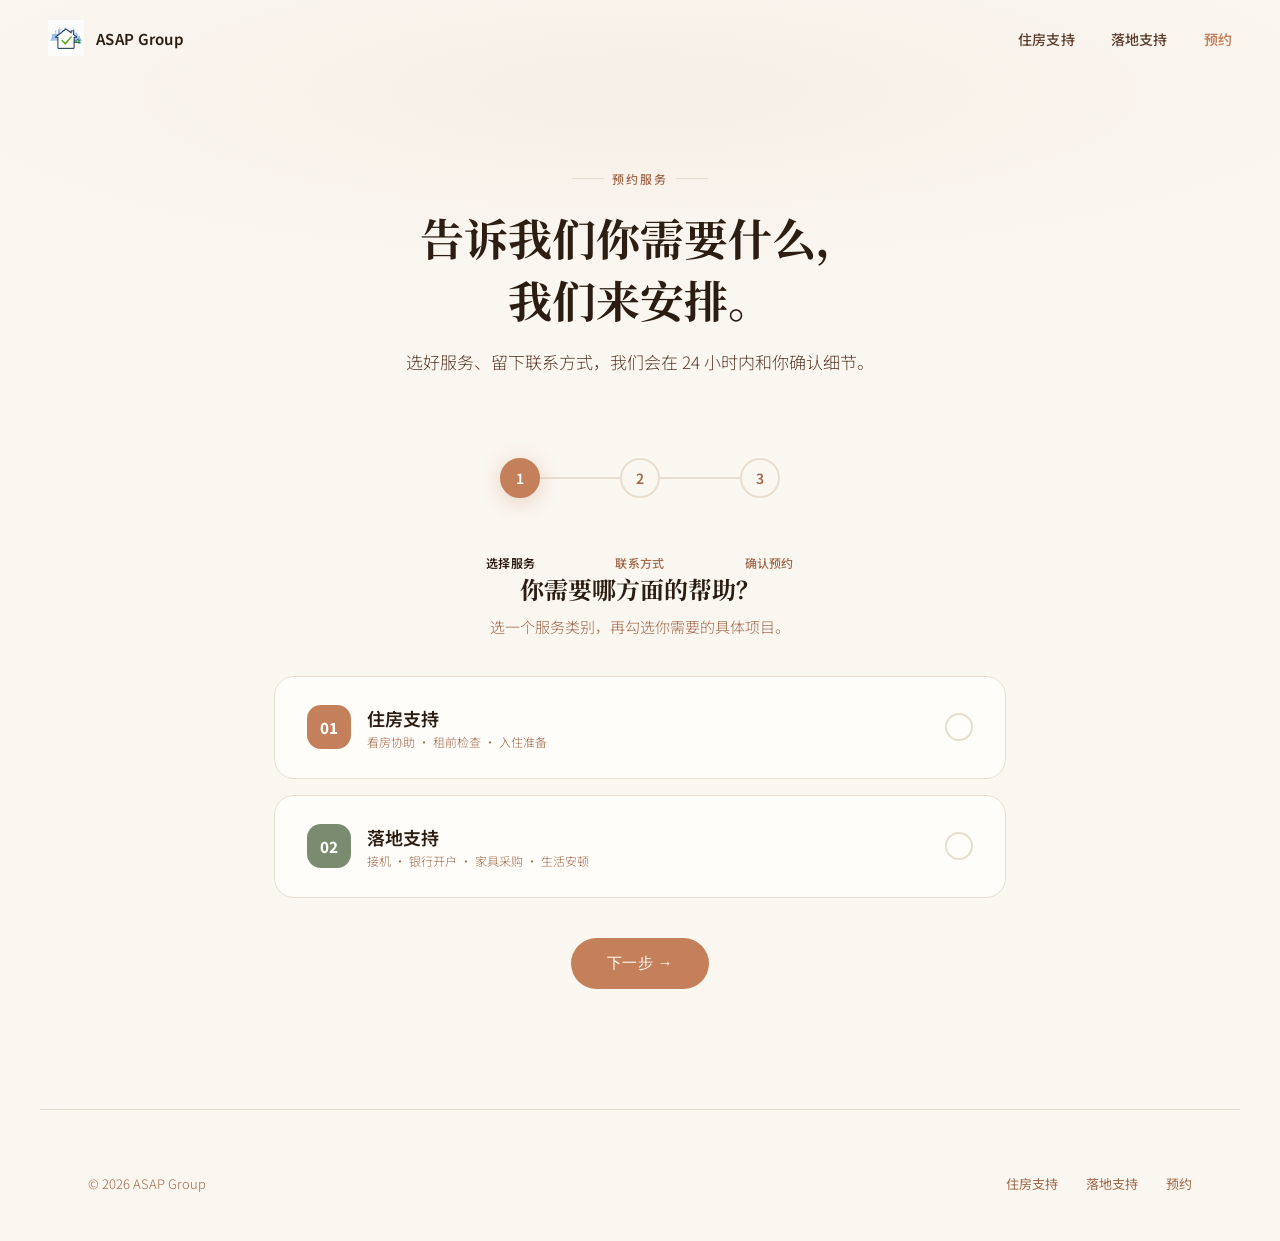
==== book/index.html @ 50b9d177 "Add book/ page, update all booking routes - Create book/index.html + book/style.css (wizard booking " ====
<!doctype html>
<html lang="zh-CN">
<head>
<meta charset="UTF-8" />
<meta name="viewport" content="width=device-width, initial-scale=1.0"/>
<title>预约 · ASAP Group</title>

<link rel="preconnect" href="https://fonts.googleapis.com">
<link href="https://fonts.googleapis.com/css2?family=Playfair+Display:ital,wght@0,400;0,700;1,400&family=Noto+Serif+SC:wght@400;600;700&family=Noto+Sans+SC:wght@300;400;500;600&display=swap" rel="stylesheet">
<link rel="stylesheet" href="./style.css">
</head>

<body>

<!-- NAV -->
<nav class="nav" id="nav">
  <a href="../index.html" class="nav-logo">
    <img src="../assets/images/44bc39668252b828650b6368b4c9a0e.png" alt="Logo">
    <div class="nav-logo-text">ASAP Group</div>
  </a>
  <ul class="nav-links">
    <li><a href="../rent/index.html">住房支持</a></li>
    <li><a href="../landing/index.html">落地支持</a></li>
    <li><a href="../book/index.html" class="is-active">预约</a></li>
  </ul>
  <button class="nav-hamburger" id="hamburger" aria-label="Menu">
    <span></span><span></span><span></span>
  </button>
</nav>

<div class="mobile-menu" id="mobileMenu">
  <a href="../rent/index.html">住房支持</a>
  <a href="../landing/index.html">落地支持</a>
  <a href="../book/index.html">预约</a>
</div>


<!-- HERO -->
<section class="book-hero">
  <div class="book-eyebrow">预约服务</div>
  <h1 class="book-title">告诉我们你需要什么，<br>我们来安排。</h1>
  <p class="book-desc">选好服务、留下联系方式，我们会在 24 小时内和你确认细节。</p>
</section>


<!-- WIZARD -->
<div class="wizard" id="wizard">

  <!-- Progress -->
  <div class="wizard-progress">
    <div class="wizard-step-indicator">
      <div class="wiz-dot active" data-step="0">1</div>
      <div class="wiz-line"></div>
      <div class="wiz-dot" data-step="1">2</div>
      <div class="wiz-line"></div>
      <div class="wiz-dot" data-step="2">3</div>
    </div>
  </div>
  <div class="wiz-labels">
    <div class="wiz-label active">选择服务</div>
    <div class="wiz-label">联系方式</div>
    <div class="wiz-label">确认预约</div>
  </div>

  <!-- Step 1: Select Service -->
  <div class="wizard-panel active" data-panel="0">
    <div class="panel-title">你需要哪方面的帮助？</div>
    <div class="panel-desc">选一个服务类别，再勾选你需要的具体项目。</div>

    <div class="svc-options">

      <div class="svc-option" data-svc="housing">
        <div class="svc-option-header">
          <div class="svc-option-left">
            <div class="svc-option-num">01</div>
            <div>
              <div class="svc-option-name">住房支持</div>
              <div class="svc-option-tag">看房协助 · 租前检查 · 入住准备</div>
            </div>
          </div>
          <div class="svc-check"><div class="svc-check-inner"></div></div>
        </div>
        <div class="svc-subitems">
          <div class="svc-subitems-inner">
            <div class="sub-chip" data-sub="看房陪同">看房陪同</div>
            <div class="sub-chip" data-sub="租前检查">租前检查</div>
            <div class="sub-chip" data-sub="入住前检查">入住前检查</div>
            <div class="sub-chip" data-sub="远程看房意见">远程看房意见</div>
          </div>
        </div>
      </div>

      <div class="svc-option" data-svc="landing">
        <div class="svc-option-header">
          <div class="svc-option-left">
            <div class="svc-option-num">02</div>
            <div>
              <div class="svc-option-name">落地支持</div>
              <div class="svc-option-tag">接机 · 银行开户 · 家具采购 · 生活安顿</div>
            </div>
          </div>
          <div class="svc-check"><div class="svc-check-inner"></div></div>
        </div>
        <div class="svc-subitems">
          <div class="svc-subitems-inner">
            <div class="sub-chip" data-sub="机场接送">机场接送</div>
            <div class="sub-chip" data-sub="电话卡办理">电话卡办理</div>
            <div class="sub-chip" data-sub="银行开户">银行开户</div>
            <div class="sub-chip" data-sub="家具采购">家具采购</div>
            <div class="sub-chip" data-sub="日用品采购">日用品采购</div>
            <div class="sub-chip" data-sub="Myki交通卡">Myki交通卡</div>
            <div class="sub-chip" data-sub="WiFi安装">WiFi安装</div>
            <div class="sub-chip" data-sub="周边熟悉">周边熟悉</div>
          </div>
        </div>
      </div>

    </div>

    <div class="wizard-nav">
      <button class="btn-primary" id="toStep2">下一步 →</button>
    </div>
  </div>

  <!-- Step 2: Contact Info -->
  <div class="wizard-panel" data-panel="1">
    <div class="panel-title">怎么联系你？</div>
    <div class="panel-desc">留下联系方式和基本情况，我们会尽快和你确认。</div>

    <div class="form-fields">
      <div class="field-row">
        <div class="field-group">
          <label>姓名 <span class="req">*</span></label>
          <input type="text" id="fName" placeholder="你的名字">
        </div>
        <div class="field-group">
          <label>联系方式 <span class="req">*</span></label>
          <input type="text" id="fContact" placeholder="微信号 / 手机号">
        </div>
      </div>

      <div class="field-group">
        <label>大概到达日期</label>
        <input type="date" id="fDate">
      </div>

      <div class="field-group">
        <label>补充说明</label>
        <textarea id="fNote" placeholder="简单说一下你的情况，比如几个人、住哪个区、有什么特别需要的..."></textarea>
      </div>
    </div>

    <div class="wizard-nav">
      <button class="btn-ghost" id="backStep1">← 上一步</button>
      <button class="btn-primary" id="toStep3">下一步 →</button>
    </div>
  </div>

  <!-- Step 3: Confirm -->
  <div class="wizard-panel" data-panel="2">
    <div class="panel-title">确认一下</div>
    <div class="panel-desc">看看信息对不对，确认后我们就开始安排。</div>

    <div class="confirm-card">
      <div class="confirm-section">
        <div class="confirm-label">服务类别</div>
        <div class="confirm-value" id="cfService">--</div>
        <div class="confirm-chips" id="cfItems"></div>
      </div>
      <div class="confirm-section">
        <div class="confirm-label">联系信息</div>
        <div class="confirm-value" id="cfContact">--</div>
      </div>
      <div class="confirm-section">
        <div class="confirm-label">到达日期</div>
        <div class="confirm-value" id="cfDate">--</div>
      </div>
      <div class="confirm-section">
        <div class="confirm-label">补充说明</div>
        <div class="confirm-value" id="cfNote">--</div>
      </div>
    </div>

    <div class="wizard-nav">
      <button class="btn-ghost" id="backStep2">← 上一步</button>
      <button class="btn-primary" id="submitBtn">确认预约 →</button>
    </div>
  </div>

  <!-- Success -->
  <div class="success-view" id="successView">
    <div class="success-icon">
      <svg viewBox="0 0 24 24" fill="none" stroke="#fff" stroke-width="2.5" stroke-linecap="round" stroke-linejoin="round">
        <polyline points="20 6 9 17 4 12"></polyline>
      </svg>
    </div>
    <h2 class="success-title">预约已提交</h2>
    <p class="success-desc">我们会在 24 小时内通过你留的联系方式和你确认具体安排。先放松一下吧。</p>
    <div style="margin-top: 32px;">
      <a href="../index.html" class="btn-ghost">← 回到首页</a>
    </div>
  </div>

</div>


<!-- FOOTER -->
<footer class="footer">
  <div class="footer-left">© 2026 ASAP Group</div>
  <div class="footer-right">
    <a href="../rent/index.html">住房支持</a>
    <a href="../landing/index.html">落地支持</a>
    <a href="../book/index.html">预约</a>
  </div>
</footer>


<script>
// ===== NAV =====
const nav = document.getElementById('nav');
window.addEventListener('scroll', () => {
  nav.classList.toggle('scrolled', window.scrollY > 60);
});

const hamburger = document.getElementById('hamburger');
const mobileMenu = document.getElementById('mobileMenu');
hamburger.addEventListener('click', () => {
  hamburger.classList.toggle('open');
  mobileMenu.classList.toggle('open');
  document.body.style.overflow = mobileMenu.classList.contains('open') ? 'hidden' : '';
});
mobileMenu.querySelectorAll('a').forEach(link => {
  link.addEventListener('click', () => {
    hamburger.classList.remove('open');
    mobileMenu.classList.remove('open');
    document.body.style.overflow = '';
  });
});


// ===== WIZARD STATE =====
let currentStep = 0;
let selectedSvc = null;
let selectedSubs = [];

const dots = document.querySelectorAll('.wiz-dot');
const lines = document.querySelectorAll('.wiz-line');
const labels = document.querySelectorAll('.wiz-label');
const panels = document.querySelectorAll('.wizard-panel');

function goToStep(step) {
  currentStep = step;

  dots.forEach((d, i) => {
    d.classList.remove('active', 'done');
    if (i < step) d.classList.add('done');
    if (i === step) d.classList.add('active');
  });
  lines.forEach((l, i) => {
    l.classList.toggle('done', i < step);
  });
  labels.forEach((l, i) => {
    l.classList.remove('active');
    if (i === step) l.classList.add('active');
  });

  panels.forEach((p, i) => {
    p.classList.remove('active');
    if (i === step) p.classList.add('active');
  });
}


// ===== STEP 1: SERVICE SELECT =====
const svcOptions = document.querySelectorAll('.svc-option');

svcOptions.forEach(opt => {
  opt.addEventListener('click', (e) => {
    if (e.target.classList.contains('sub-chip')) return;

    const svc = opt.dataset.svc;

    svcOptions.forEach(o => {
      if (o !== opt) o.classList.remove('selected');
    });

    opt.classList.toggle('selected');

    if (opt.classList.contains('selected')) {
      selectedSvc = svc;
    } else {
      selectedSvc = null;
    }

    selectedSubs = [];
    document.querySelectorAll('.sub-chip').forEach(c => c.classList.remove('picked'));
  });
});

document.querySelectorAll('.sub-chip').forEach(chip => {
  chip.addEventListener('click', () => {
    chip.classList.toggle('picked');
    const sub = chip.dataset.sub;
    if (chip.classList.contains('picked')) {
      if (!selectedSubs.includes(sub)) selectedSubs.push(sub);
    } else {
      selectedSubs = selectedSubs.filter(s => s !== sub);
    }
  });
});


// ===== NAVIGATION =====
document.getElementById('toStep2').addEventListener('click', () => {
  if (!selectedSvc) {
    alert('请先选择一个服务类别');
    return;
  }
  goToStep(1);
  window.scrollTo({ top: 0, behavior: 'smooth' });
});

document.getElementById('backStep1').addEventListener('click', () => {
  goToStep(0);
});

document.getElementById('toStep3').addEventListener('click', () => {
  const name = document.getElementById('fName').value.trim();
  const contact = document.getElementById('fContact').value.trim();

  if (!name || !contact) {
    alert('请填写姓名和联系方式');
    return;
  }

  const svcNames = { housing: '住房支持', landing: '落地支持' };
  document.getElementById('cfService').textContent = svcNames[selectedSvc] || '--';

  const cfItems = document.getElementById('cfItems');
  cfItems.innerHTML = '';
  if (selectedSubs.length > 0) {
    selectedSubs.forEach(s => {
      const sp = document.createElement('span');
      sp.textContent = s;
      cfItems.appendChild(sp);
    });
  }

  document.getElementById('cfContact').textContent = name + '  ·  ' + contact;

  const dateVal = document.getElementById('fDate').value;
  document.getElementById('cfDate').textContent = dateVal || '暂未确定';

  const noteVal = document.getElementById('fNote').value.trim();
  document.getElementById('cfNote').textContent = noteVal || '无';

  goToStep(2);
  window.scrollTo({ top: 0, behavior: 'smooth' });
});

document.getElementById('backStep2').addEventListener('click', () => {
  goToStep(1);
});

document.getElementById('submitBtn').addEventListener('click', () => {
  document.querySelectorAll('.wizard-progress, .wiz-labels, .wizard-panel').forEach(el => {
    el.style.display = 'none';
  });
  document.getElementById('successView').classList.add('show');
  window.scrollTo({ top: 0, behavior: 'smooth' });
});
</script>

</body>
</html>
---- book/style.css ----
:root {
  --cream:     #FAF6F0;
  --warm:      #F3EBE0;
  --sand:      #E8DED0;
  --terracotta:#C4805A;
  --clay:      #A0694B;
  --bark:      #5C3D2E;
  --ink:       #2B1D12;
  --olive:     #7A8B6F;
  --sage:      #B5C4A8;
  --gold:      #D4A853;
  --blush:     #E8C4B0;
  --white:     #FFFDF9;
}

* { margin:0; padding:0; box-sizing:border-box; }
html { scroll-behavior: smooth; font-size: 16px; }

body {
  background: var(--cream);
  color: var(--ink);
  font-family: 'Noto Sans SC', sans-serif;
  font-weight: 400;
  overflow-x: hidden;
  -webkit-font-smoothing: antialiased;
}

/* ===== NAV ===== */
.nav {
  position: fixed; top: 0; left: 0; right: 0;
  z-index: 100;
  padding: 20px 48px;
  display: flex;
  align-items: center;
  justify-content: space-between;
  transition: background .4s, backdrop-filter .4s;
}
.nav.scrolled {
  background: rgba(250,246,240,.85);
  backdrop-filter: blur(20px);
  -webkit-backdrop-filter: blur(20px);
}
.nav-logo {
  display: flex; align-items: center; gap: 12px;
  text-decoration: none; color: var(--ink);
}
.nav-logo img {
  height: 36px; width: auto; object-fit: contain;
}
.nav-logo-text { font-weight: 600; font-size: 15px; letter-spacing: .3px; }
.nav-links { display: flex; gap: 36px; list-style: none; }
.nav-links a {
  text-decoration: none; color: var(--bark);
  font-size: 14px; font-weight: 500;
  letter-spacing: .2px; transition: color .3s;
}
.nav-links a:hover { color: var(--terracotta); }
.nav-links a.is-active { color: var(--terracotta); font-weight: 600; }

.nav-hamburger {
  display: none; background: none; border: none;
  cursor: pointer; width: 32px; height: 32px;
  position: relative; z-index: 110;
}
.nav-hamburger span {
  display: block; width: 22px; height: 2px;
  background: var(--ink); border-radius: 2px;
  position: absolute; left: 5px; transition: all .3s;
}
.nav-hamburger span:nth-child(1) { top: 8px; }
.nav-hamburger span:nth-child(2) { top: 15px; }
.nav-hamburger span:nth-child(3) { top: 22px; }
.nav-hamburger.open span:nth-child(1) { top: 15px; transform: rotate(45deg); }
.nav-hamburger.open span:nth-child(2) { opacity: 0; }
.nav-hamburger.open span:nth-child(3) { top: 15px; transform: rotate(-45deg); }

.mobile-menu {
  display: none; position: fixed; inset: 0;
  background: rgba(250,246,240,.97);
  backdrop-filter: blur(24px);
  z-index: 99;
  flex-direction: column; align-items: center;
  justify-content: center; gap: 32px;
}
.mobile-menu.open { display: flex; }
.mobile-menu a {
  text-decoration: none; color: var(--ink);
  font-size: 20px; font-weight: 600; transition: color .3s;
}
.mobile-menu a:hover { color: var(--terracotta); }

/* ===== BUTTONS ===== */
.btn-primary {
  display: inline-block; padding: 16px 36px;
  background: var(--terracotta); color: var(--white);
  text-decoration: none; font-size: 15px; font-weight: 500;
  border-radius: 60px; transition: all .3s; letter-spacing: .3px;
  border: none; cursor: pointer;
}
.btn-primary:hover {
  background: var(--clay); transform: translateY(-2px);
  box-shadow: 0 12px 32px rgba(196,128,90,.25);
}
.btn-ghost {
  display: inline-block; padding: 16px 32px;
  color: var(--bark); text-decoration: none;
  font-size: 15px; font-weight: 500;
  border: 1.5px solid var(--sand); border-radius: 60px;
  transition: all .3s; background: none; cursor: pointer;
}
.btn-ghost:hover {
  border-color: var(--terracotta); color: var(--terracotta);
}

/* ===== HERO ===== */
.book-hero {
  padding: 160px 48px 80px;
  text-align: center;
  position: relative;
}
.book-hero::before {
  content: '';
  position: absolute; inset: 0;
  background: radial-gradient(ellipse 60% 40% at 50% 20%, rgba(196,128,90,.06), transparent);
  pointer-events: none;
}
.book-eyebrow {
  display: inline-flex; align-items: center; gap: 8px;
  font-size: 12px; font-weight: 500;
  letter-spacing: 2px; text-transform: uppercase;
  color: var(--clay); margin-bottom: 20px;
}
.book-eyebrow::before,
.book-eyebrow::after {
  content: ''; width: 32px; height: 1px;
  background: var(--sand);
}
.book-title {
  font-family: 'Noto Serif SC', 'Playfair Display', serif;
  font-size: clamp(28px, 4vw, 44px);
  font-weight: 700;
  line-height: 1.4;
  margin-bottom: 16px;
}
.book-desc {
  font-size: 17px; line-height: 1.9;
  color: var(--bark); font-weight: 300;
  max-width: 540px; margin: 0 auto;
}

/* ===== STEP WIZARD ===== */
.wizard {
  max-width: 780px;
  margin: 0 auto 120px;
  padding: 0 24px;
}

.wizard-progress {
  display: flex; align-items: center;
  justify-content: center;
  gap: 0; margin-bottom: 56px;
}
.wizard-step-indicator {
  display: flex; align-items: center; gap: 0;
}
.wiz-dot {
  width: 40px; height: 40px; border-radius: 50%;
  display: flex; align-items: center; justify-content: center;
  font-size: 14px; font-weight: 600;
  border: 2px solid var(--sand);
  color: var(--clay); background: var(--cream);
  transition: all .4s ease;
  position: relative; z-index: 1;
}
.wiz-dot.active {
  background: var(--terracotta); color: var(--white);
  border-color: var(--terracotta);
  box-shadow: 0 4px 20px rgba(196,128,90,.3);
}
.wiz-dot.done {
  background: var(--olive); color: var(--white);
  border-color: var(--olive);
}
.wiz-line {
  width: 80px; height: 2px;
  background: var(--sand);
  transition: background .4s ease;
}
.wiz-line.done { background: var(--olive); }

.wiz-labels {
  display: flex; justify-content: center;
  gap: 80px; margin-top: 12px;
}
.wiz-label {
  font-size: 12px; font-weight: 500;
  color: var(--clay); text-align: center;
  letter-spacing: .3px;
  transition: color .3s;
}
.wiz-label.active { color: var(--ink); font-weight: 600; }

/* panels */
.wizard-panel {
  display: none;
  animation: fadeUp .5s ease forwards;
}
.wizard-panel.active { display: block; }

@keyframes fadeUp {
  from { opacity: 0; transform: translateY(16px); }
  to   { opacity: 1; transform: translateY(0); }
}

.panel-title {
  font-family: 'Noto Serif SC', serif;
  font-size: 24px; font-weight: 700;
  margin-bottom: 8px; text-align: center;
}
.panel-desc {
  font-size: 15px; color: var(--clay);
  text-align: center; margin-bottom: 36px;
  font-weight: 300; line-height: 1.7;
}

/* ===== STEP 1: SERVICE SELECT ===== */
.svc-options {
  display: flex; flex-direction: column;
  gap: 16px;
}

.svc-option {
  background: var(--white);
  border: 1.5px solid var(--sand);
  border-radius: 20px;
  padding: 28px 32px;
  cursor: pointer;
  transition: all .3s ease;
  position: relative;
}
.svc-option:hover {
  border-color: var(--blush);
  box-shadow: 0 8px 32px rgba(196,128,90,.08);
}
.svc-option.selected {
  border-color: var(--terracotta);
  box-shadow: 0 8px 32px rgba(196,128,90,.12);
}

.svc-option-header {
  display: flex; align-items: center;
  justify-content: space-between;
}
.svc-option-left {
  display: flex; align-items: center; gap: 16px;
}
.svc-option-num {
  width: 44px; height: 44px;
  border-radius: 14px;
  display: flex; align-items: center; justify-content: center;
  font-size: 15px; font-weight: 800; color: #fff;
}
.svc-option:nth-child(1) .svc-option-num { background: var(--terracotta); }
.svc-option:nth-child(2) .svc-option-num { background: var(--olive); }

.svc-option-name {
  font-size: 18px; font-weight: 600;
}
.svc-option-tag {
  font-size: 12px; color: var(--clay);
  font-weight: 300; margin-top: 2px;
}

.svc-check {
  width: 28px; height: 28px; border-radius: 50%;
  border: 2px solid var(--sand);
  display: flex; align-items: center; justify-content: center;
  transition: all .3s;
  flex-shrink: 0;
}
.svc-option.selected .svc-check {
  background: var(--terracotta);
  border-color: var(--terracotta);
}
.svc-check-inner {
  width: 10px; height: 10px;
  border-radius: 50%;
  background: var(--white);
  opacity: 0;
  transition: opacity .3s;
}
.svc-option.selected .svc-check-inner { opacity: 1; }

/* sub items */
.svc-subitems {
  max-height: 0; overflow: hidden;
  transition: max-height .4s ease, margin .3s ease;
  margin-top: 0;
}
.svc-option.selected .svc-subitems {
  max-height: 500px;
  margin-top: 20px;
}
.svc-subitems-inner {
  display: flex; flex-wrap: wrap; gap: 10px;
  padding-top: 20px;
  border-top: 1px solid var(--sand);
}

.sub-chip {
  padding: 8px 18px;
  border-radius: 999px;
  border: 1.5px solid var(--sand);
  font-size: 13px; font-weight: 400;
  color: var(--bark); background: var(--cream);
  cursor: pointer; transition: all .25s;
  user-select: none;
}
.sub-chip:hover {
  border-color: var(--blush);
}
.sub-chip.picked {
  background: var(--terracotta);
  color: var(--white);
  border-color: var(--terracotta);
}

/* ===== STEP 2: CONTACT INFO ===== */
.form-fields {
  display: flex; flex-direction: column;
  gap: 20px; max-width: 520px;
  margin: 0 auto;
}

.field-group {
  display: flex; flex-direction: column; gap: 6px;
}

.field-group label {
  font-size: 13px; font-weight: 500;
  color: var(--bark); letter-spacing: .2px;
}
.field-group label .req {
  color: var(--terracotta); margin-left: 2px;
}

.field-group input,
.field-group textarea,
.field-group select {
  padding: 14px 18px;
  border: 1.5px solid var(--sand);
  border-radius: 14px;
  background: var(--white);
  font-size: 15px;
  font-family: 'Noto Sans SC', sans-serif;
  color: var(--ink);
  transition: border-color .3s;
  outline: none;
}
.field-group input:focus,
.field-group textarea:focus,
.field-group select:focus {
  border-color: var(--terracotta);
}

.field-group textarea {
  resize: vertical; min-height: 100px;
}

.field-row {
  display: grid; grid-template-columns: 1fr 1fr;
  gap: 16px;
}

/* ===== STEP 3: CONFIRM ===== */
.confirm-card {
  background: var(--white);
  border-radius: 24px;
  padding: 40px;
  box-shadow: 0 16px 60px rgba(43,29,18,.05);
}

.confirm-section {
  margin-bottom: 24px;
  padding-bottom: 24px;
  border-bottom: 1px solid var(--sand);
}
.confirm-section:last-child {
  margin-bottom: 0; padding-bottom: 0;
  border-bottom: none;
}

.confirm-label {
  font-size: 12px; font-weight: 600;
  color: var(--clay); letter-spacing: .5px;
  text-transform: uppercase; margin-bottom: 8px;
}

.confirm-value {
  font-size: 16px; font-weight: 500;
  line-height: 1.6;
}

.confirm-chips {
  display: flex; flex-wrap: wrap; gap: 8px;
  margin-top: 8px;
}
.confirm-chips span {
  padding: 6px 14px; border-radius: 999px;
  background: var(--warm); font-size: 13px;
  color: var(--bark);
}

/* nav buttons */
.wizard-nav {
  display: flex; justify-content: center;
  gap: 16px; margin-top: 40px;
}

/* success */
.success-view {
  text-align: center;
  padding: 60px 0;
  display: none;
}
.success-view.show { display: block; }

.success-icon {
  width: 80px; height: 80px;
  border-radius: 50%;
  background: var(--olive);
  display: flex; align-items: center; justify-content: center;
  margin: 0 auto 24px;
  animation: popIn .5s ease;
}
@keyframes popIn {
  0% { transform: scale(0); }
  70% { transform: scale(1.1); }
  100% { transform: scale(1); }
}

.success-icon svg { width: 36px; height: 36px; }

.success-title {
  font-family: 'Noto Serif SC', serif;
  font-size: 28px; font-weight: 700;
  margin-bottom: 12px;
}
.success-desc {
  font-size: 16px; color: var(--clay);
  font-weight: 300; line-height: 1.7;
  max-width: 420px; margin: 0 auto;
}

/* ===== FOOTER ===== */
.footer {
  padding: 64px 48px 48px;
  border-top: 1px solid var(--sand);
  display: flex; justify-content: space-between;
  align-items: center;
  max-width: 1200px; margin: 0 auto;
}
.footer-left { font-size: 13px; color: var(--clay); font-weight: 300; }
.footer-right { display: flex; gap: 28px; }
.footer-right a {
  font-size: 13px; color: var(--clay);
  text-decoration: none; transition: color .3s;
}
.footer-right a:hover { color: var(--terracotta); }

/* ===== RESPONSIVE ===== */
@media (max-width: 900px) {
  .nav { padding: 16px 24px; }
  .nav-links { display: none; }
  .nav-hamburger { display: block; }
  .book-hero { padding: 130px 24px 60px; }
  .wizard { padding: 0 16px; }
  .svc-option { padding: 22px 20px; }
  .field-row { grid-template-columns: 1fr; }
  .confirm-card { padding: 28px 24px; }
  .footer { flex-direction: column; gap: 24px; text-align: center; }
  .wiz-labels { gap: 50px; }
  .wiz-line { width: 50px; }
}
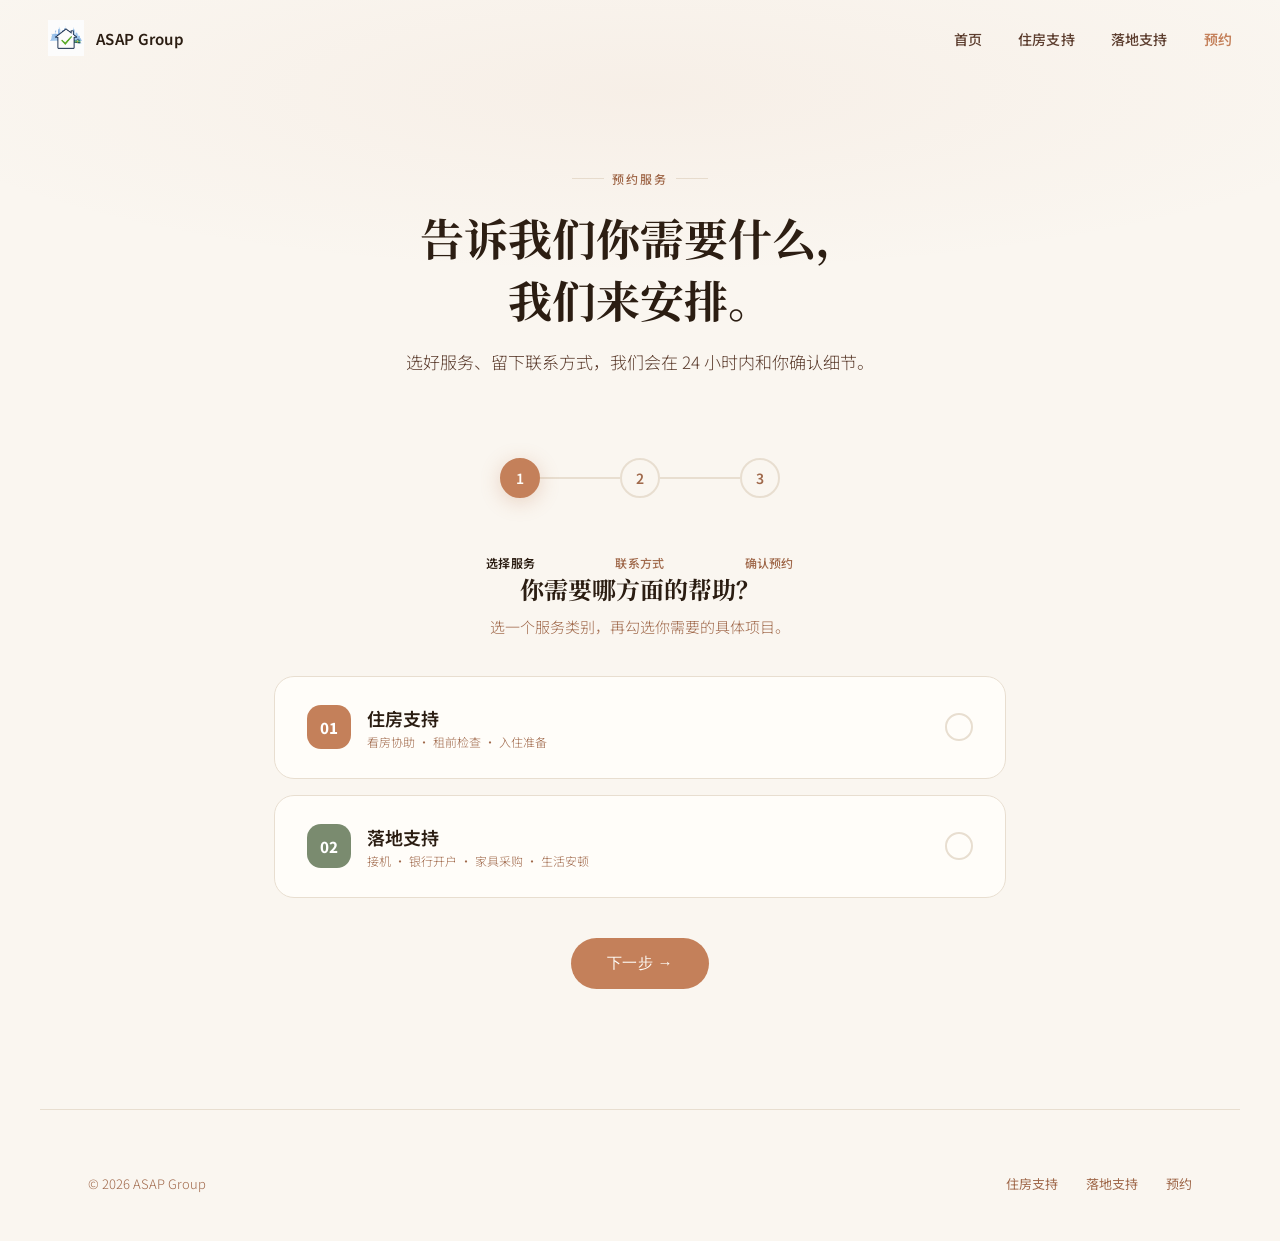
==== commit da5f408f: "Add landing page and booking page" ====
--- a/book/index.html
+++ b/book/index.html
@@ -19,6 +19,7 @@
     <div class="nav-logo-text">ASAP Group</div>
   </a>
   <ul class="nav-links">
+    <li><a href="../index.html">首页</a></li>
     <li><a href="../rent/index.html">住房支持</a></li>
     <li><a href="../landing/index.html">落地支持</a></li>
     <li><a href="../book/index.html" class="is-active">预约</a></li>
@@ -29,6 +30,7 @@
 </nav>
 
 <div class="mobile-menu" id="mobileMenu">
+  <a href="../index.html">首页</a>
   <a href="../rent/index.html">住房支持</a>
   <a href="../landing/index.html">落地支持</a>
   <a href="../book/index.html">预约</a>
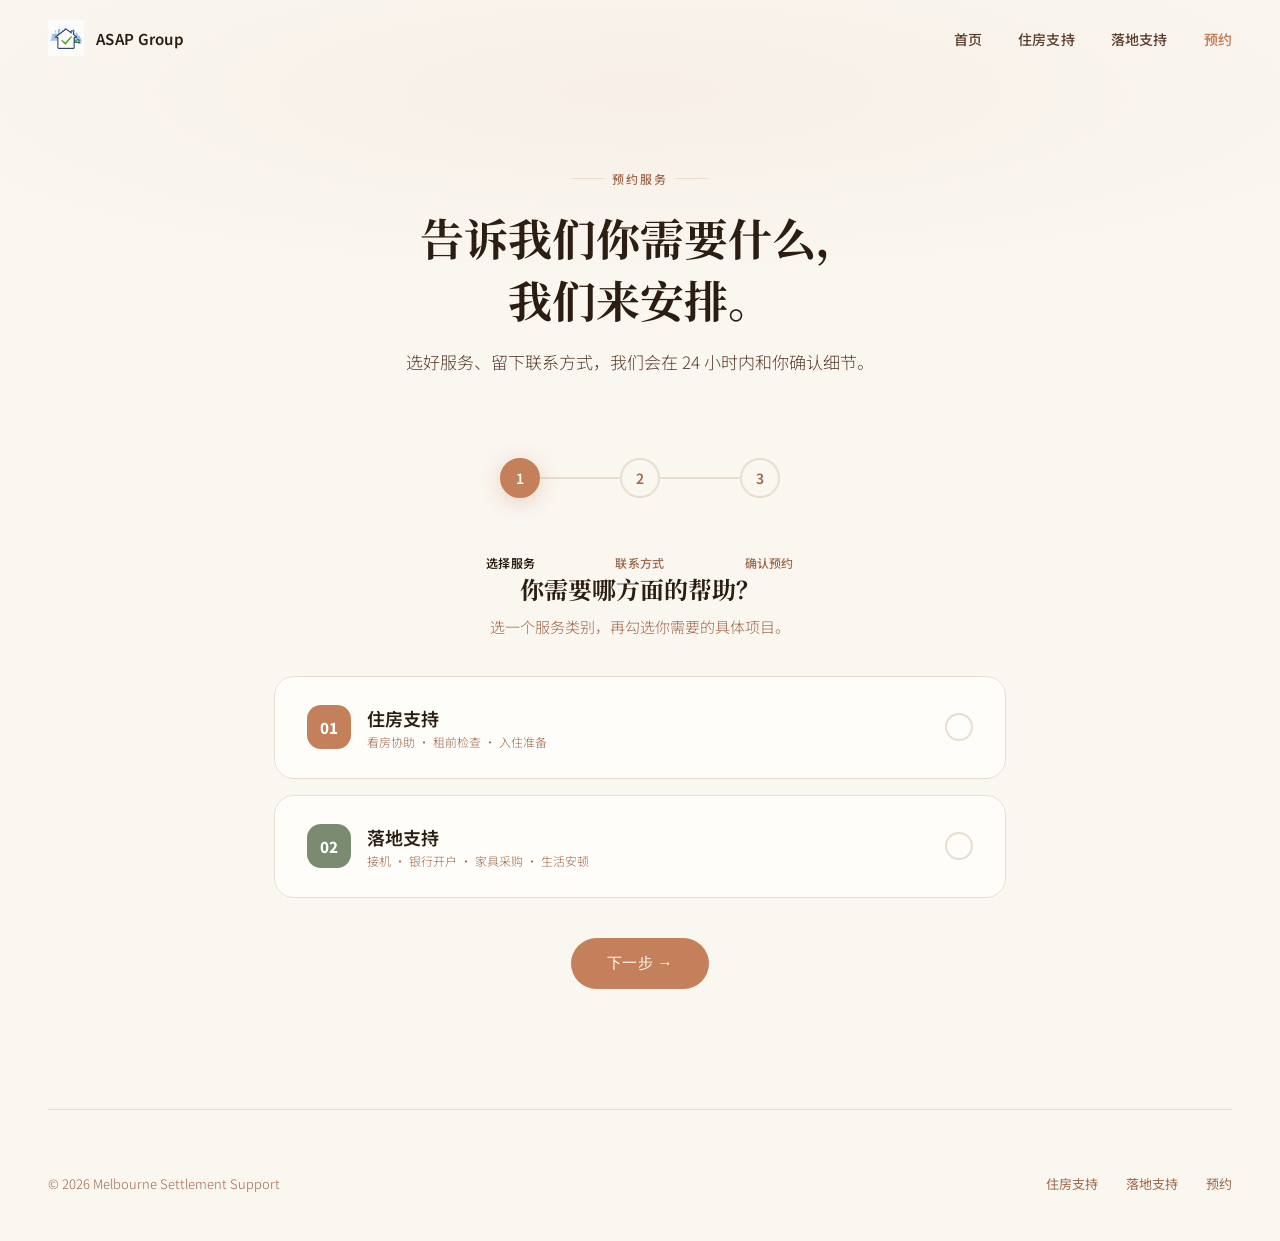
==== commit aebd8f83: "update content: homepage, rent index, minimum standards" ====
--- a/book/index.html
+++ b/book/index.html
@@ -8,6 +8,7 @@
 <link rel="preconnect" href="https://fonts.googleapis.com">
 <link href="https://fonts.googleapis.com/css2?family=Playfair+Display:ital,wght@0,400;0,700;1,400&family=Noto+Serif+SC:wght@400;600;700&family=Noto+Sans+SC:wght@300;400;500;600&display=swap" rel="stylesheet">
 <link rel="stylesheet" href="./style.css">
+<link rel="stylesheet" href="../css/footer.css">
 </head>
 
 <body>
@@ -207,14 +208,7 @@
 
 
 <!-- FOOTER -->
-<footer class="footer">
-  <div class="footer-left">© 2026 ASAP Group</div>
-  <div class="footer-right">
-    <a href="../rent/index.html">住房支持</a>
-    <a href="../landing/index.html">落地支持</a>
-    <a href="../book/index.html">预约</a>
-  </div>
-</footer>
+<div id="footer-placeholder"></div>
 
 
 <script>
@@ -372,6 +366,7 @@
   window.scrollTo({ top: 0, behavior: 'smooth' });
 });
 </script>
+<script src="../js/footer.js"></script>
 
 </body>
-</html>+</html>
--- a/css/footer.css
+++ b/css/footer.css
@@ -0,0 +1,43 @@
+.site-footer {
+  width: min(1200px, calc(100% - 96px));
+  margin: 0 auto;
+  padding: 64px 0 48px;
+  border-top: 1px solid #E8DED0;
+  display: flex;
+  justify-content: space-between;
+  align-items: center;
+  gap: 24px;
+}
+
+.site-footer-copy {
+  font-size: 13px;
+  color: #A0694B;
+  font-weight: 300;
+}
+
+.site-footer-links {
+  display: flex;
+  flex-wrap: wrap;
+  justify-content: center;
+  gap: 28px;
+}
+
+.site-footer-links a {
+  font-size: 13px;
+  color: #A0694B;
+  text-decoration: none;
+  transition: color .3s;
+}
+
+.site-footer-links a:hover {
+  color: #C4805A;
+}
+
+@media (max-width: 900px) {
+  .site-footer {
+    width: calc(100% - 48px);
+    padding: 48px 0 40px;
+    flex-direction: column;
+    text-align: center;
+  }
+}
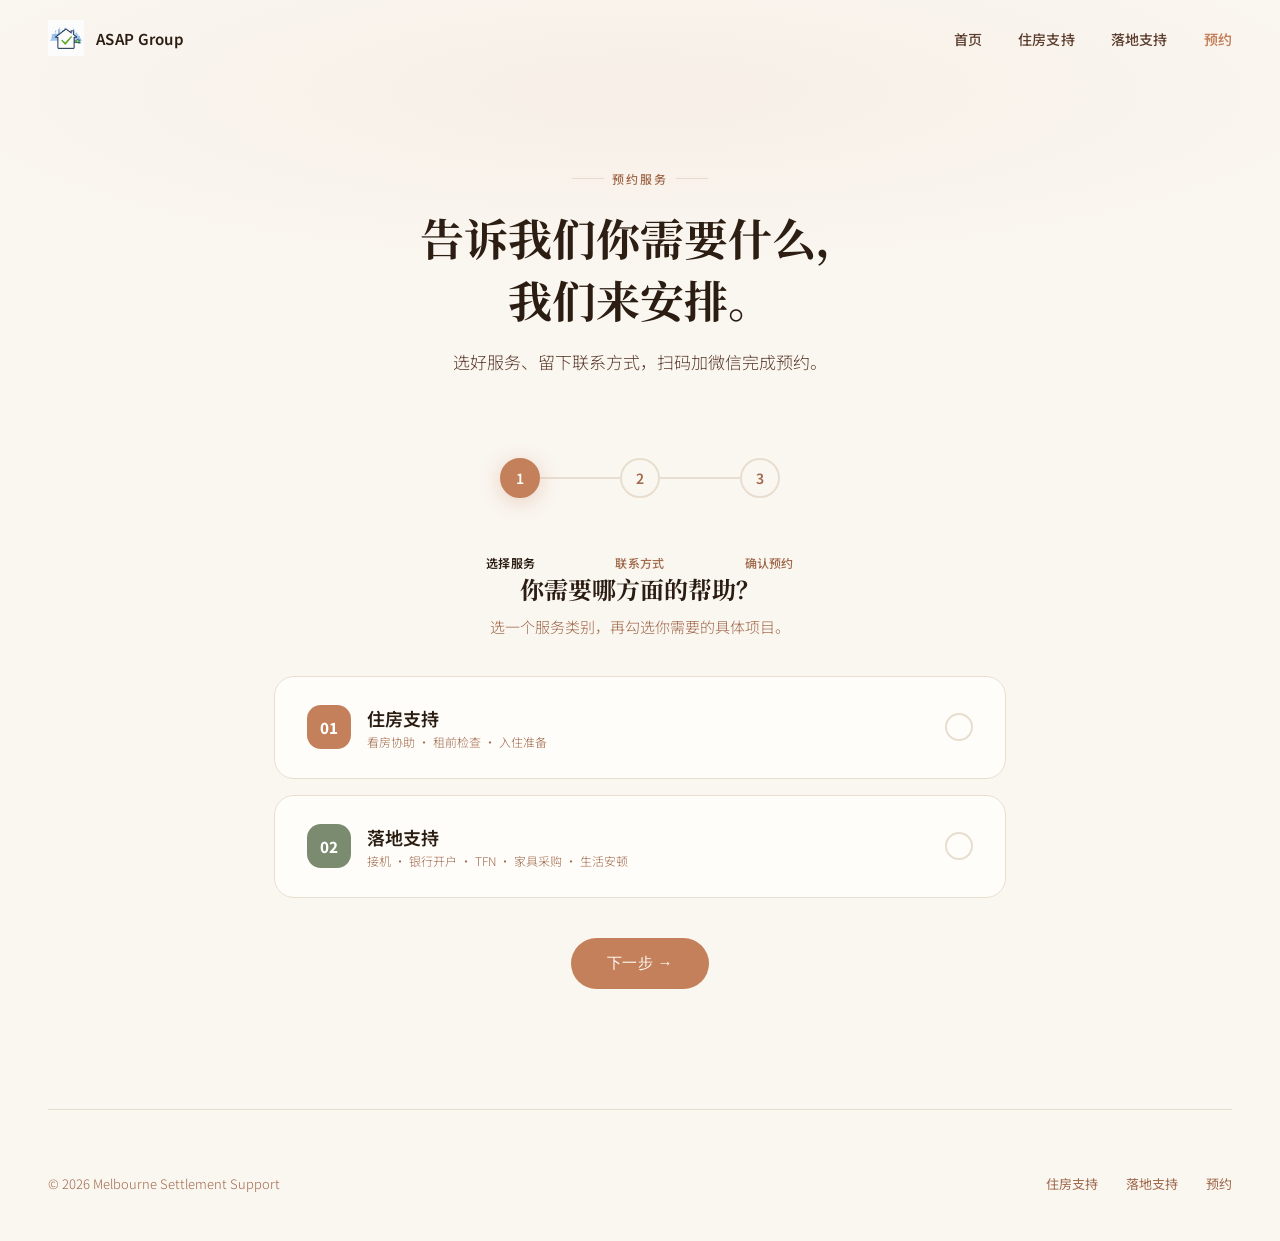
==== commit eae0e64e: "landing: restructure to day 1/2/3 with focused services" ====
--- a/book/index.html
+++ b/book/index.html
@@ -42,7 +42,7 @@
 <section class="book-hero">
   <div class="book-eyebrow">预约服务</div>
   <h1 class="book-title">告诉我们你需要什么，<br>我们来安排。</h1>
-  <p class="book-desc">选好服务、留下联系方式，我们会在 24 小时内和你确认细节。</p>
+  <p class="book-desc">选好服务、留下联系方式，扫码加微信完成预约。</p>
 </section>
 
 
@@ -99,7 +99,7 @@
             <div class="svc-option-num">02</div>
             <div>
               <div class="svc-option-name">落地支持</div>
-              <div class="svc-option-tag">接机 · 银行开户 · 家具采购 · 生活安顿</div>
+              <div class="svc-option-tag">接机 · 银行开户 · TFN · 家具采购 · 生活安顿</div>
             </div>
           </div>
           <div class="svc-check"><div class="svc-check-inner"></div></div>
@@ -107,13 +107,13 @@
         <div class="svc-subitems">
           <div class="svc-subitems-inner">
             <div class="sub-chip" data-sub="机场接送">机场接送</div>
-            <div class="sub-chip" data-sub="电话卡办理">电话卡办理</div>
+            <div class="sub-chip" data-sub="SIM卡激活">SIM卡激活</div>
             <div class="sub-chip" data-sub="银行开户">银行开户</div>
+            <div class="sub-chip" data-sub="TFN税号">TFN税号</div>
             <div class="sub-chip" data-sub="家具采购">家具采购</div>
             <div class="sub-chip" data-sub="日用品采购">日用品采购</div>
-            <div class="sub-chip" data-sub="Myki交通卡">Myki交通卡</div>
             <div class="sub-chip" data-sub="WiFi安装">WiFi安装</div>
-            <div class="sub-chip" data-sub="周边熟悉">周边熟悉</div>
+            <div class="sub-chip" data-sub="生活配套带逛">生活配套带逛</div>
           </div>
         </div>
       </div>
@@ -128,18 +128,12 @@
   <!-- Step 2: Contact Info -->
   <div class="wizard-panel" data-panel="1">
     <div class="panel-title">怎么联系你？</div>
-    <div class="panel-desc">留下联系方式和基本情况，我们会尽快和你确认。</div>
+    <div class="panel-desc">留下姓名和基本情况，稍后加微信时会用到。</div>
 
     <div class="form-fields">
-      <div class="field-row">
-        <div class="field-group">
-          <label>姓名 <span class="req">*</span></label>
-          <input type="text" id="fName" placeholder="你的名字">
-        </div>
-        <div class="field-group">
-          <label>联系方式 <span class="req">*</span></label>
-          <input type="text" id="fContact" placeholder="微信号 / 手机号">
-        </div>
+      <div class="field-group">
+        <label>姓名 <span class="req">*</span></label>
+        <input type="text" id="fName" placeholder="你的名字">
       </div>
 
       <div class="field-group">
@@ -171,8 +165,8 @@
         <div class="confirm-chips" id="cfItems"></div>
       </div>
       <div class="confirm-section">
-        <div class="confirm-label">联系信息</div>
-        <div class="confirm-value" id="cfContact">--</div>
+        <div class="confirm-label">姓名</div>
+        <div class="confirm-value" id="cfName">--</div>
       </div>
       <div class="confirm-section">
         <div class="confirm-label">到达日期</div>
@@ -186,7 +180,7 @@
 
     <div class="wizard-nav">
       <button class="btn-ghost" id="backStep2">← 上一步</button>
-      <button class="btn-primary" id="submitBtn">确认预约 →</button>
+      <button class="btn-primary" id="submitBtn">生成预约编号 →</button>
     </div>
   </div>
 
@@ -197,8 +191,32 @@
         <polyline points="20 6 9 17 4 12"></polyline>
       </svg>
     </div>
-    <h2 class="success-title">预约已提交</h2>
-    <p class="success-desc">我们会在 24 小时内通过你留的联系方式和你确认具体安排。先放松一下吧。</p>
+    <h2 class="success-title">预约已生成</h2>
+    <p class="success-desc">扫码加微信后，把下面这个编号发给我们，即可立刻安排你的需求。</p>
+
+    <div>
+      <p>你的预约编号</p>
+      <h3 id="bookingCode">R0000-XX</h3>
+      <p>记下它，加微信时发送给我们</p>
+      <button class="btn-primary" id="copyCodeBtn">复制编号</button>
+    </div>
+
+    <div>
+      <img id="wechatQR" src="../assets/images/wechat-qr.png" alt="微信二维码" onerror="this.style.display='none';this.nextElementSibling.style.display='block';">
+      <p style="display:none">微信二维码（待上传到 assets/images/wechat-qr.png）</p>
+      <p><strong>扫码加微信</strong></p>
+      <p>ASAP Group · 墨尔本落地与住房支持</p>
+    </div>
+
+    <div>
+      <p><strong>接下来怎么做</strong></p>
+      <ol>
+        <li>复制你的预约编号 <strong id="stepCode">R0000-XX</strong></li>
+        <li>用微信扫描上方二维码添加好友</li>
+        <li>通过好友后，把编号发给我们，我们立刻为你安排</li>
+      </ol>
+    </div>
+
     <div style="margin-top: 32px;">
       <a href="../index.html" class="btn-ghost">← 回到首页</a>
     </div>
@@ -322,10 +340,9 @@
 
 document.getElementById('toStep3').addEventListener('click', () => {
   const name = document.getElementById('fName').value.trim();
-  const contact = document.getElementById('fContact').value.trim();
-
-  if (!name || !contact) {
-    alert('请填写姓名和联系方式');
+
+  if (!name) {
+    alert('请填写姓名');
     return;
   }
 
@@ -342,7 +359,7 @@
     });
   }
 
-  document.getElementById('cfContact').textContent = name + '  ·  ' + contact;
+  document.getElementById('cfName').textContent = name;
 
   const dateVal = document.getElementById('fDate').value;
   document.getElementById('cfDate').textContent = dateVal || '暂未确定';
@@ -358,13 +375,63 @@
   goToStep(1);
 });
 
+let bookingCode = '';
+
+function generateBookingCode() {
+  const pool = 'ABCDEFGHJKLMNPQRSTUVWXYZ23456789';
+  const now = new Date();
+  const mm = String(now.getMonth() + 1).padStart(2, '0');
+  const dd = String(now.getDate()).padStart(2, '0');
+  let suffix = '';
+  for (let i = 0; i < 2; i++) {
+    suffix += pool.charAt(Math.floor(Math.random() * pool.length));
+  }
+  return 'R' + mm + dd + '-' + suffix;
+}
+
 document.getElementById('submitBtn').addEventListener('click', () => {
+  bookingCode = generateBookingCode();
+  document.getElementById('bookingCode').textContent = bookingCode;
+  document.getElementById('stepCode').textContent = bookingCode;
+
   document.querySelectorAll('.wizard-progress, .wiz-labels, .wizard-panel').forEach(el => {
     el.style.display = 'none';
   });
   document.getElementById('successView').classList.add('show');
   window.scrollTo({ top: 0, behavior: 'smooth' });
 });
+
+document.getElementById('copyCodeBtn').addEventListener('click', async () => {
+  const btn = document.getElementById('copyCodeBtn');
+  const restore = () => { setTimeout(() => { btn.textContent = '复制编号'; }, 2000); };
+
+  try {
+    if (navigator.clipboard && navigator.clipboard.writeText) {
+      await navigator.clipboard.writeText(bookingCode);
+      btn.textContent = '已复制 ✓';
+      restore();
+      return;
+    }
+    throw new Error('no clipboard api');
+  } catch (err) {
+    try {
+      const ta = document.createElement('textarea');
+      ta.value = bookingCode;
+      ta.setAttribute('readonly', '');
+      ta.style.position = 'absolute';
+      ta.style.left = '-9999px';
+      document.body.appendChild(ta);
+      ta.select();
+      const ok = document.execCommand('copy');
+      document.body.removeChild(ta);
+      if (!ok) throw new Error('execCommand failed');
+      btn.textContent = '已复制 ✓';
+      restore();
+    } catch (e) {
+      alert('复制失败，请手动选中编号复制');
+    }
+  }
+});
 </script>
 <script src="../js/footer.js"></script>
 
